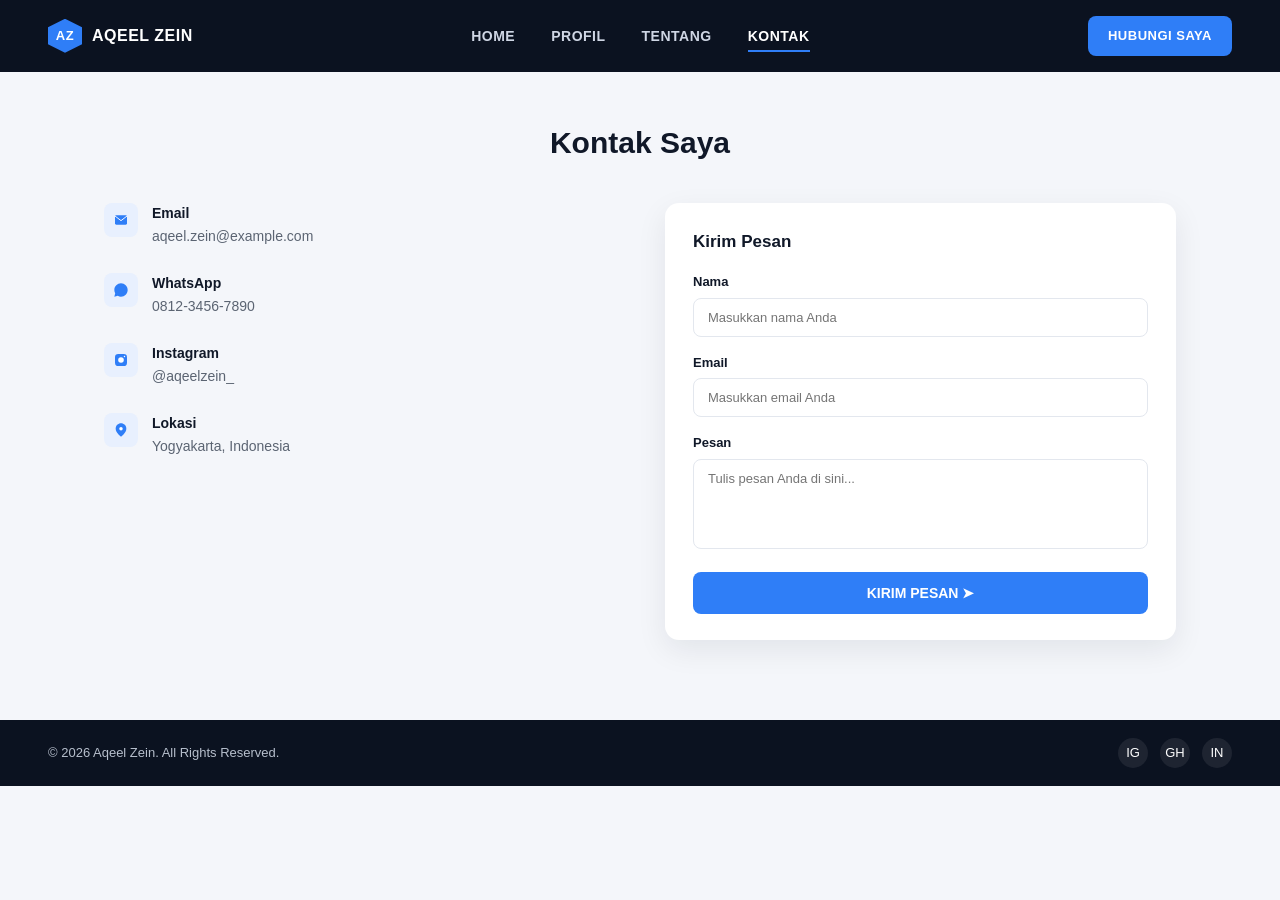
==== kontak.html @ 1a9abf2d "Add files via upload" ====
<!DOCTYPE html>
<html lang="id">
<head>
<meta charset="UTF-8">
<meta name="viewport" content="width=device-width, initial-scale=1.0">
<title>Kontak Saya | Aqeel Zein</title>
<link rel="stylesheet" href="style.css">
</head>
<body>

  <nav class="navbar">
    <a href="index.html" class="logo">
      <span class="logo-badge">AZ</span>
      AQEEL ZEIN
    </a>
    <ul class="nav-links">
      <li><a href="index.html">HOME</a></li>
      <li><a href="profil.html">PROFIL</a></li>
      <li><a href="tentang.html">TENTANG</a></li>
      <li><a href="kontak.html" class="active">KONTAK</a></li>
    </ul>
    <a href="kontak.html" class="btn-primary">HUBUNGI SAYA</a>
  </nav>

  <div class="page-header">
    <h1>Kontak Saya</h1>
  </div>

  <main class="page-wrap">
    <div class="contact-grid">

      <div class="contact-list">

        <div class="detail-item">
          <div class="detail-icon">
            <svg width="16" height="16" viewBox="0 0 24 24" fill="none"><rect x="3" y="5" width="18" height="14" rx="2" fill="#2f7ef7"/><path d="M3 6l9 7 9-7" stroke="white" stroke-width="1.4"/></svg>
          </div>
          <div>
            <h4>Email</h4>
            <p>aqeel.zein@example.com</p>
          </div>
        </div>

        <div class="detail-item">
          <div class="detail-icon">
            <svg width="16" height="16" viewBox="0 0 24 24" fill="none"><path d="M12 2C6.5 2 2 6.5 2 12c0 1.8.5 3.5 1.3 5L2 22l5.2-1.3c1.4.8 3.1 1.3 4.8 1.3 5.5 0 10-4.5 10-10S17.5 2 12 2z" fill="#2f7ef7"/></svg>
          </div>
          <div>
            <h4>WhatsApp</h4>
            <p>0812-3456-7890</p>
          </div>
        </div>

        <div class="detail-item">
          <div class="detail-icon">
            <svg width="16" height="16" viewBox="0 0 24 24" fill="none"><rect x="3" y="3" width="18" height="18" rx="5" fill="#2f7ef7"/><circle cx="12" cy="12" r="4.2" fill="white"/><circle cx="17.2" cy="6.8" r="1.1" fill="white"/></svg>
          </div>
          <div>
            <h4>Instagram</h4>
            <p>@aqeelzein_</p>
          </div>
        </div>

        <div class="detail-item">
          <div class="detail-icon">
            <svg width="16" height="16" viewBox="0 0 24 24" fill="none"><path d="M12 2C7.6 2 4 5.6 4 10c0 6 8 12 8 12s8-6 8-12c0-4.4-3.6-8-8-8z" fill="#2f7ef7"/><circle cx="12" cy="10" r="2.6" fill="white"/></svg>
          </div>
          <div>
            <h4>Lokasi</h4>
            <p>Yogyakarta, Indonesia</p>
          </div>
        </div>

      </div>

      <div class="contact-form">
        <h3>Kirim Pesan</h3>
        <form onsubmit="event.preventDefault(); alert('Pesan terkirim! (contoh tampilan, belum terhubung ke server)');">
          <div class="form-group">
            <label for="nama">Nama</label>
            <input type="text" id="nama" placeholder="Masukkan nama Anda" required>
          </div>
          <div class="form-group">
            <label for="email">Email</label>
            <input type="email" id="email" placeholder="Masukkan email Anda" required>
          </div>
          <div class="form-group">
            <label for="pesan">Pesan</label>
            <textarea id="pesan" placeholder="Tulis pesan Anda di sini..." required></textarea>
          </div>
          <button type="submit" class="btn-submit">KIRIM PESAN ➤</button>
        </form>
      </div>

    </div>
  </main>

  <footer>
    <p>© 2026 Aqeel Zein. All Rights Reserved.</p>
    <div class="footer-socials">
      <a href="#" aria-label="Instagram">IG</a>
      <a href="#" aria-label="GitHub">GH</a>
      <a href="#" aria-label="LinkedIn">IN</a>
    </div>
  </footer>

</body>
</html>
---- style.css ----
/* ============================================
   AQEEL ZEIN — Personal Website
   Shared Stylesheet
   ============================================ */

:root {
  --navy: #0b1220;
  --navy-dark: #060b14;
  --blue: #2f7ef7;
  --blue-dark: #1c63e0;
  --text-dark: #101828;
  --text-gray: #5b6472;
  --bg-light: #f4f6fa;
  --white: #ffffff;
  --border: #e3e7ee;
  --radius: 14px;
  --shadow: 0 10px 30px rgba(16, 24, 40, 0.08);
}

* {
  margin: 0;
  padding: 0;
  box-sizing: border-box;
}

body {
  font-family: "Segoe UI", "Poppins", Arial, sans-serif;
  color: var(--text-dark);
  background: var(--bg-light);
  line-height: 1.5;
}

a {
  text-decoration: none;
  color: inherit;
}

ul {
  list-style: none;
}

img {
  max-width: 100%;
  display: block;
}

/* ---------- NAVBAR ---------- */
.navbar {
  background: var(--navy);
  display: flex;
  align-items: center;
  justify-content: space-between;
  padding: 16px 48px;
  position: sticky;
  top: 0;
  z-index: 100;
}

.navbar .logo {
  display: flex;
  align-items: center;
  gap: 10px;
  color: var(--white);
  font-weight: 700;
  letter-spacing: 0.5px;
}

.navbar .logo .logo-badge {
  width: 34px;
  height: 34px;
  background: var(--blue);
  border-radius: 8px;
  display: flex;
  align-items: center;
  justify-content: center;
  font-size: 13px;
  font-weight: 800;
  color: var(--white);
  clip-path: polygon(50% 0%, 100% 25%, 100% 75%, 50% 100%, 0% 75%, 0% 25%);
}

.nav-links {
  display: flex;
  align-items: center;
  gap: 36px;
}

.nav-links li a {
  color: #cfd6e4;
  font-size: 14px;
  font-weight: 600;
  letter-spacing: 0.5px;
  padding-bottom: 6px;
  border-bottom: 2px solid transparent;
  transition: color 0.2s ease, border-color 0.2s ease;
}

.nav-links li a:hover,
.nav-links li a.active {
  color: var(--white);
  border-bottom-color: var(--blue);
}

.btn-primary {
  background: var(--blue);
  color: var(--white) !important;
  padding: 10px 20px;
  border-radius: 8px;
  font-size: 13px;
  font-weight: 700;
  letter-spacing: 0.5px;
  border: none;
  cursor: pointer;
  transition: background 0.2s ease;
}

.btn-primary:hover {
  background: var(--blue-dark);
}

/* ---------- HERO (HOME PAGE) ---------- */
.hero {
  position: relative;
  min-height: 620px;
  display: flex;
  align-items: center;
  background-color: var(--navy-dark);
  background-image: linear-gradient(
      to bottom,
      rgba(6, 11, 20, 0.55) 0%,
      rgba(6, 11, 20, 0.35) 45%,
      rgba(6, 11, 20, 0.85) 100%
    ),
    url("images/hero-background.jpg");
  background-size: cover;
  background-position: center;
  padding: 0 48px 140px;
}

.hero-content {
  max-width: 640px;
  color: var(--white);
}

.hero-content .eyebrow {
  font-size: 18px;
  margin-bottom: 6px;
}

.hero-content h1 {
  font-size: 46px;
  font-weight: 800;
  line-height: 1.2;
}

.hero-content h1 span {
  color: var(--blue);
}

.hero-divider {
  width: 70px;
  height: 4px;
  background: var(--blue);
  margin: 22px 0;
  border-radius: 2px;
}

.hero-content p {
  color: #dbe1ec;
  font-size: 16px;
  margin-bottom: 30px;
  max-width: 480px;
}

.btn-hero {
  display: inline-flex;
  align-items: center;
  gap: 10px;
  background: var(--blue);
  color: var(--white);
  padding: 14px 26px;
  border-radius: 8px;
  font-weight: 700;
  font-size: 14px;
  letter-spacing: 0.5px;
  transition: background 0.2s ease;
}

.btn-hero:hover {
  background: var(--blue-dark);
}

/* Feature cards overlapping hero bottom */
.feature-cards {
  max-width: 1120px;
  margin: -80px auto 60px;
  background: var(--white);
  border-radius: var(--radius);
  box-shadow: var(--shadow);
  display: grid;
  grid-template-columns: repeat(4, 1fr);
  padding: 36px 30px;
  gap: 24px;
  position: relative;
  z-index: 2;
}

.feature-card {
  display: flex;
  align-items: flex-start;
  gap: 14px;
}

.feature-icon {
  width: 46px;
  height: 46px;
  min-width: 46px;
  border-radius: 50%;
  background: var(--blue);
  display: flex;
  align-items: center;
  justify-content: center;
  color: var(--white);
}

.feature-card h3 {
  font-size: 16px;
  margin-bottom: 4px;
}

.feature-card p {
  font-size: 13px;
  color: var(--text-gray);
}

/* ---------- GENERIC PAGE HEADER (Profil / Tentang / Kontak) ---------- */
.page-header {
  text-align: center;
  padding: 48px 20px 8px;
}

.page-header h1 {
  font-size: 30px;
  font-weight: 800;
  color: var(--text-dark);
}

.page-wrap {
  max-width: 1120px;
  margin: 0 auto;
  padding: 30px 24px 80px;
}

/* ---------- PROFIL PAGE ---------- */
.profile-grid {
  display: grid;
  grid-template-columns: 300px 1fr;
  gap: 50px;
  align-items: start;
}

.profile-photo {
  width: 100%;
  aspect-ratio: 3 / 3.6;
  border-radius: var(--radius);
  overflow: hidden;
  background: #d9d9d9;
  box-shadow: var(--shadow);
}

.profile-photo img {
  width: 100%;
  height: 100%;
  object-fit: cover;
}

.profile-details {
  display: flex;
  flex-direction: column;
  gap: 26px;
}

.detail-item {
  display: flex;
  gap: 14px;
  align-items: flex-start;
}

.detail-icon {
  width: 34px;
  height: 34px;
  min-width: 34px;
  border-radius: 8px;
  background: #e8f0fe;
  color: var(--blue);
  display: flex;
  align-items: center;
  justify-content: center;
}

.detail-item h4 {
  font-size: 14px;
  color: var(--text-dark);
  margin-bottom: 2px;
}

.detail-item p {
  font-size: 14px;
  color: var(--text-gray);
}

/* ---------- TENTANG PAGE ---------- */
.about-grid {
  display: grid;
  grid-template-columns: 380px 1fr;
  gap: 50px;
  align-items: start;
}

.about-illustration {
  background: #eaf1fb;
  border-radius: var(--radius);
  min-height: 300px;
  display: flex;
  align-items: center;
  justify-content: center;
  padding: 20px;
}

.about-illustration img {
  max-width: 100%;
}

.about-text p {
  color: var(--text-gray);
  font-size: 14.5px;
  margin-bottom: 16px;
}

.about-text strong {
  color: var(--text-dark);
}

.goal-box {
  margin-top: 24px;
  background: #eaf1fb;
  border-radius: var(--radius);
  padding: 24px 28px;
  grid-column: 1 / -1;
}

.goal-box h4 {
  margin-bottom: 14px;
  font-size: 15px;
}

.goal-box ul li {
  font-size: 14px;
  color: var(--text-dark);
  margin-bottom: 8px;
}

.goal-box ul li::before {
  content: "✔ ";
  color: var(--blue);
  font-weight: 700;
}

/* ---------- KONTAK PAGE ---------- */
.contact-grid {
  display: grid;
  grid-template-columns: 1fr 1fr;
  gap: 50px;
  align-items: start;
}

.contact-list {
  display: flex;
  flex-direction: column;
  gap: 26px;
}

.contact-form {
  background: var(--white);
  border-radius: var(--radius);
  box-shadow: var(--shadow);
  padding: 26px 28px;
}

.contact-form h3 {
  margin-bottom: 18px;
  font-size: 17px;
}

.form-group {
  margin-bottom: 16px;
}

.form-group label {
  display: block;
  font-size: 13px;
  font-weight: 600;
  margin-bottom: 6px;
  color: var(--text-dark);
}

.form-group input,
.form-group textarea {
  width: 100%;
  padding: 11px 14px;
  border: 1px solid var(--border);
  border-radius: 8px;
  font-size: 13px;
  font-family: inherit;
  resize: none;
}

.form-group textarea {
  min-height: 90px;
}

.btn-submit {
  width: 100%;
  background: var(--blue);
  color: var(--white);
  border: none;
  padding: 13px;
  border-radius: 8px;
  font-weight: 700;
  font-size: 14px;
  cursor: pointer;
  transition: background 0.2s ease;
}

.btn-submit:hover {
  background: var(--blue-dark);
}

/* ---------- FOOTER ---------- */
footer {
  background: var(--navy);
  color: #b7bfcc;
  display: flex;
  align-items: center;
  justify-content: space-between;
  padding: 18px 48px;
  font-size: 13px;
}

.footer-socials {
  display: flex;
  gap: 12px;
}

.footer-socials a {
  width: 30px;
  height: 30px;
  border-radius: 50%;
  background: rgba(255, 255, 255, 0.08);
  display: flex;
  align-items: center;
  justify-content: center;
  color: var(--white);
  transition: background 0.2s ease;
}

.footer-socials a:hover {
  background: var(--blue);
}

/* ---------- RESPONSIVE ---------- */
@media (max-width: 900px) {
  .navbar {
    flex-wrap: wrap;
    gap: 14px;
    padding: 14px 20px;
  }
  .nav-links {
    gap: 18px;
    order: 3;
    flex-wrap: wrap;
  }
  .hero {
    padding: 0 20px 160px;
  }
  .hero-content h1 {
    font-size: 32px;
  }
  .feature-cards {
    grid-template-columns: 1fr 1fr;
    margin-top: -110px;
  }
  .profile-grid,
  .about-grid,
  .contact-grid {
    grid-template-columns: 1fr;
  }
  footer {
    flex-direction: column;
    gap: 10px;
    padding: 18px 20px;
  }
}

@media (max-width: 520px) {
  .feature-cards {
    grid-template-columns: 1fr;
  }
}

/* ==========================
   ABOUT PAGE
========================== */

.about-text h2{
    font-size:32px;
    color:#1f2937;
    margin-bottom:20px;
}

.about-text p{
    font-size:17px;
    line-height:1.9;
    color:#555;
    text-align:justify;
    margin-bottom:18px;
}

.goal-box{
    background:#ffffff;
    border-radius:15px;
    padding:30px;
    margin-top:30px;
    box-shadow:0 10px 30px rgba(0,0,0,.08);
}

.goal-box h3{
    color:#2f7ef7;
    margin-bottom:15px;
    font-size:24px;
}

.goal-box ul{
    padding-left:20px;
}

.goal-box li{
    margin-bottom:12px;
    color:#555;
    line-height:1.8;
}

.page-header p{
    color:#dbeafe;
    font-size:18px;
    margin-top:10px;
}
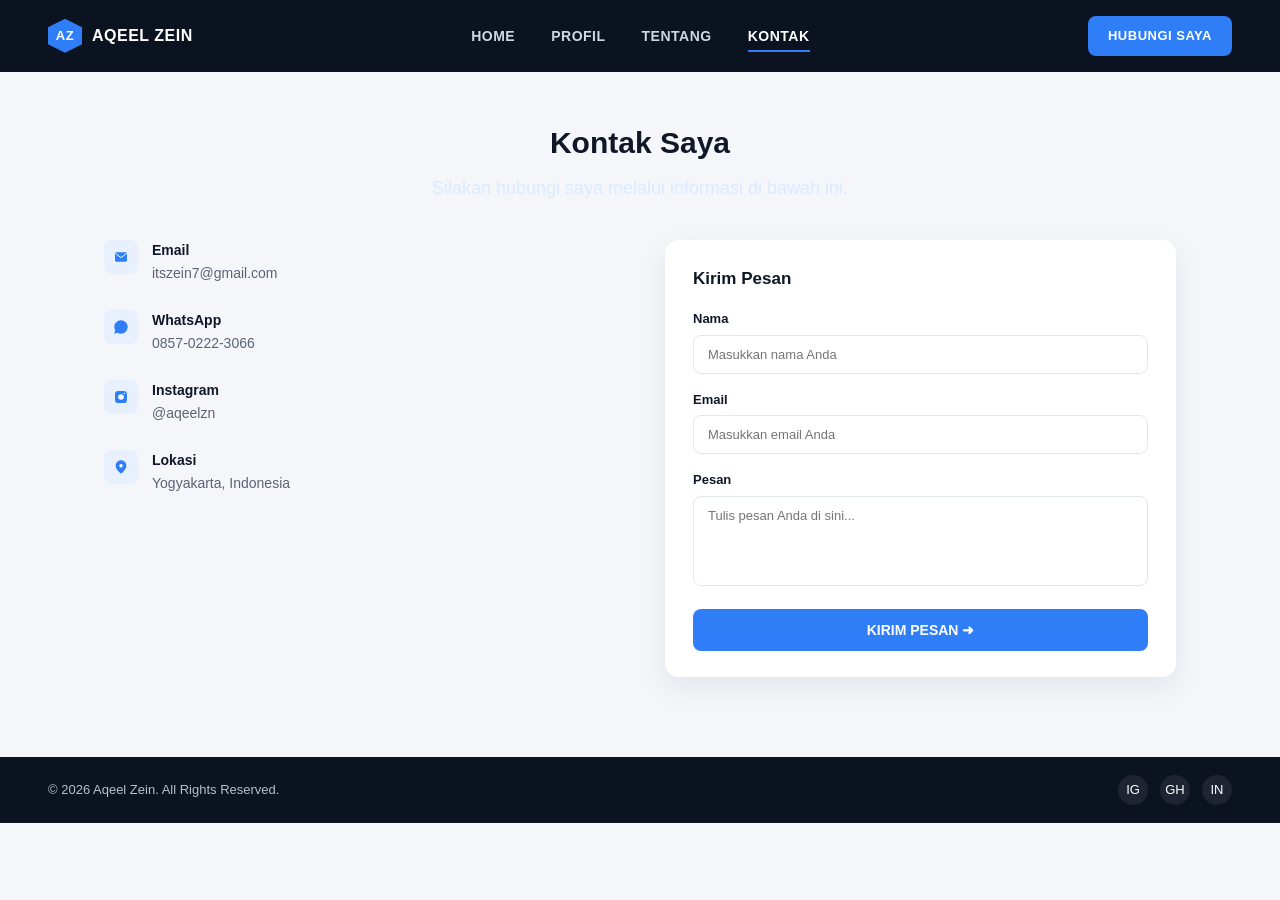
==== commit 6d357642: "kontak.html" ====
--- a/kontak.html
+++ b/kontak.html
@@ -1,108 +1,162 @@
 <!DOCTYPE html>
 <html lang="id">
 <head>
-<meta charset="UTF-8">
-<meta name="viewport" content="width=device-width, initial-scale=1.0">
-<title>Kontak Saya | Aqeel Zein</title>
-<link rel="stylesheet" href="style.css">
+    <meta charset="UTF-8">
+    <meta name="viewport" content="width=device-width, initial-scale=1.0">
+    <title>Kontak Saya | Aqeel Zein</title>
+    <link rel="stylesheet" href="style.css">
 </head>
 <body>
 
-  <nav class="navbar">
-    <a href="index.html" class="logo">
-      <span class="logo-badge">AZ</span>
-      AQEEL ZEIN
-    </a>
-    <ul class="nav-links">
-      <li><a href="index.html">HOME</a></li>
-      <li><a href="profil.html">PROFIL</a></li>
-      <li><a href="tentang.html">TENTANG</a></li>
-      <li><a href="kontak.html" class="active">KONTAK</a></li>
-    </ul>
-    <a href="kontak.html" class="btn-primary">HUBUNGI SAYA</a>
-  </nav>
+    <!-- NAVBAR -->
+    <nav class="navbar">
+        <a href="index.html" class="logo">
+            <span class="logo-badge">AZ</span>
+            AQEEL ZEIN
+        </a>
 
-  <div class="page-header">
-    <h1>Kontak Saya</h1>
-  </div>
+        <ul class="nav-links">
+            <li><a href="index.html">HOME</a></li>
+            <li><a href="profil.html">PROFIL</a></li>
+            <li><a href="tentang.html">TENTANG</a></li>
+            <li><a href="kontak.html" class="active">KONTAK</a></li>
+        </ul>
 
-  <main class="page-wrap">
-    <div class="contact-grid">
+        <a href="kontak.html" class="btn-primary">HUBUNGI SAYA</a>
+    </nav>
 
-      <div class="contact-list">
+    <!-- BACKGROUND HALAMAN -->
+    <div class="page-background">
 
-        <div class="detail-item">
-          <div class="detail-icon">
-            <svg width="16" height="16" viewBox="0 0 24 24" fill="none"><rect x="3" y="5" width="18" height="14" rx="2" fill="#2f7ef7"/><path d="M3 6l9 7 9-7" stroke="white" stroke-width="1.4"/></svg>
-          </div>
-          <div>
-            <h4>Email</h4>
-            <p>aqeel.zein@example.com</p>
-          </div>
+        <!-- HEADER -->
+        <div class="page-header">
+            <h1>Kontak Saya</h1>
+            <p>Silakan hubungi saya melalui informasi di bawah ini.</p>
         </div>
 
-        <div class="detail-item">
-          <div class="detail-icon">
-            <svg width="16" height="16" viewBox="0 0 24 24" fill="none"><path d="M12 2C6.5 2 2 6.5 2 12c0 1.8.5 3.5 1.3 5L2 22l5.2-1.3c1.4.8 3.1 1.3 4.8 1.3 5.5 0 10-4.5 10-10S17.5 2 12 2z" fill="#2f7ef7"/></svg>
-          </div>
-          <div>
-            <h4>WhatsApp</h4>
-            <p>0812-3456-7890</p>
-          </div>
-        </div>
+        <!-- CONTENT -->
+        <main class="page-wrap">
 
-        <div class="detail-item">
-          <div class="detail-icon">
-            <svg width="16" height="16" viewBox="0 0 24 24" fill="none"><rect x="3" y="3" width="18" height="18" rx="5" fill="#2f7ef7"/><circle cx="12" cy="12" r="4.2" fill="white"/><circle cx="17.2" cy="6.8" r="1.1" fill="white"/></svg>
-          </div>
-          <div>
-            <h4>Instagram</h4>
-            <p>@aqeelzein_</p>
-          </div>
-        </div>
+            <div class="contact-grid">
 
-        <div class="detail-item">
-          <div class="detail-icon">
-            <svg width="16" height="16" viewBox="0 0 24 24" fill="none"><path d="M12 2C7.6 2 4 5.6 4 10c0 6 8 12 8 12s8-6 8-12c0-4.4-3.6-8-8-8z" fill="#2f7ef7"/><circle cx="12" cy="10" r="2.6" fill="white"/></svg>
-          </div>
-          <div>
-            <h4>Lokasi</h4>
-            <p>Yogyakarta, Indonesia</p>
-          </div>
-        </div>
+                <!-- INFORMASI KONTAK -->
+                <div class="contact-list">
 
-      </div>
+                    <div class="detail-item">
+                        <div class="detail-icon">
+                            <svg width="16" height="16" viewBox="0 0 24 24" fill="none">
+                                <rect x="3" y="5" width="18" height="14" rx="2" fill="#2f7ef7"/>
+                                <path d="M3 6l9 7 9-7" stroke="white" stroke-width="1.4"/>
+                            </svg>
+                        </div>
 
-      <div class="contact-form">
-        <h3>Kirim Pesan</h3>
-        <form onsubmit="event.preventDefault(); alert('Pesan terkirim! (contoh tampilan, belum terhubung ke server)');">
-          <div class="form-group">
-            <label for="nama">Nama</label>
-            <input type="text" id="nama" placeholder="Masukkan nama Anda" required>
-          </div>
-          <div class="form-group">
-            <label for="email">Email</label>
-            <input type="email" id="email" placeholder="Masukkan email Anda" required>
-          </div>
-          <div class="form-group">
-            <label for="pesan">Pesan</label>
-            <textarea id="pesan" placeholder="Tulis pesan Anda di sini..." required></textarea>
-          </div>
-          <button type="submit" class="btn-submit">KIRIM PESAN ➤</button>
-        </form>
-      </div>
+                        <div>
+                            <h4>Email</h4>
+                            <p>itszein7@gmail.com</p>
+                        </div>
+                    </div>
+
+                    <div class="detail-item">
+                        <div class="detail-icon">
+                            <svg width="16" height="16" viewBox="0 0 24 24" fill="none">
+                                <path d="M12 2C6.5 2 2 6.5 2 12c0 1.8.5 3.5 1.3 5L2 22l5.2-1.3c1.4.8 3.1 1.3 4.8 1.3 5.5 0 10-4.5 10-10S17.5 2 12 2z" fill="#2f7ef7"/>
+                            </svg>
+                        </div>
+
+                        <div>
+                            <h4>WhatsApp</h4>
+                            <p>0857-0222-3066</p>
+                        </div>
+                    </div>
+
+                    <div class="detail-item">
+                        <div class="detail-icon">
+                            <svg width="16" height="16" viewBox="0 0 24 24" fill="none">
+                                <rect x="3" y="3" width="18" height="18" rx="5" fill="#2f7ef7"/>
+                                <circle cx="12" cy="12" r="4.2" fill="white"/>
+                                <circle cx="17.2" cy="6.8" r="1.1" fill="white"/>
+                            </svg>
+                        </div>
+
+                        <div>
+                            <h4>Instagram</h4>
+                            <p>@aqeelzn</p>
+                        </div>
+                    </div>
+
+                    <div class="detail-item">
+                        <div class="detail-icon">
+                            <svg width="16" height="16" viewBox="0 0 24 24" fill="none">
+                                <path d="M12 2C7.6 2 4 5.6 4 10c0 6 8 12 8 12s8-6 8-12c0-4.4-3.6-8-8-8z" fill="#2f7ef7"/>
+                                <circle cx="12" cy="10" r="2.6" fill="white"/>
+                            </svg>
+                        </div>
+
+                        <div>
+                            <h4>Lokasi</h4>
+                            <p>Yogyakarta, Indonesia</p>
+                        </div>
+                    </div>
+
+                </div>
+
+                <!-- FORM KONTAK -->
+                <div class="contact-form">
+
+                    <h3>Kirim Pesan</h3>
+
+                    <form onsubmit="event.preventDefault(); alert('Pesan berhasil dikirim!');">
+
+                        <div class="form-group">
+                            <label for="nama">Nama</label>
+                            <input
+                                type="text"
+                                id="nama"
+                                placeholder="Masukkan nama Anda"
+                                required>
+                        </div>
+
+                        <div class="form-group">
+                            <label for="email">Email</label>
+                            <input
+                                type="email"
+                                id="email"
+                                placeholder="Masukkan email Anda"
+                                required>
+                        </div>
+
+                        <div class="form-group">
+                            <label for="pesan">Pesan</label>
+                            <textarea
+                                id="pesan"
+                                placeholder="Tulis pesan Anda di sini..."
+                                required></textarea>
+                        </div>
+
+                        <button type="submit" class="btn-submit">
+                            KIRIM PESAN ➜
+                        </button>
+
+                    </form>
+
+                </div>
+
+            </div>
+
+        </main>
 
     </div>
-  </main>
 
-  <footer>
-    <p>© 2026 Aqeel Zein. All Rights Reserved.</p>
-    <div class="footer-socials">
-      <a href="#" aria-label="Instagram">IG</a>
-      <a href="#" aria-label="GitHub">GH</a>
-      <a href="#" aria-label="LinkedIn">IN</a>
-    </div>
-  </footer>
+    <!-- FOOTER -->
+    <footer>
+        <p>© 2026 Aqeel Zein. All Rights Reserved.</p>
+
+        <div class="footer-socials">
+            <a href="#" aria-label="Instagram">IG</a>
+            <a href="#" aria-label="GitHub">GH</a>
+            <a href="#" aria-label="LinkedIn">IN</a>
+        </div>
+    </footer>
 
 </body>
 </html>
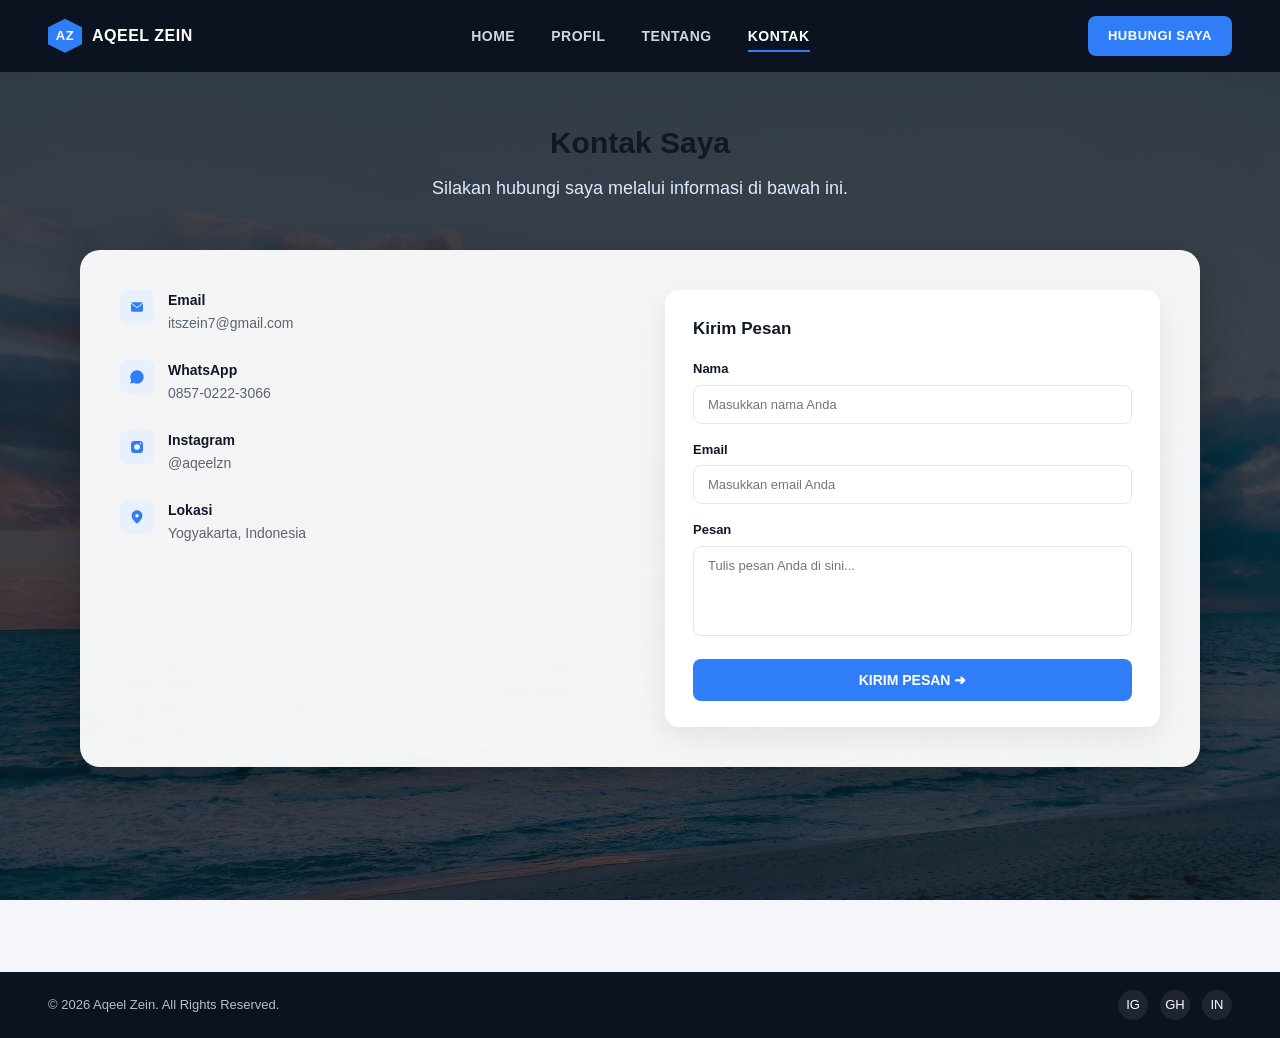
==== commit d25a31a3: "Add files via upload" ====
--- a/kontak.html
+++ b/kontak.html
@@ -159,4 +159,4 @@
     </footer>
 
 </body>
-</html>
+</html>
--- a/style.css
+++ b/style.css
@@ -131,7 +131,7 @@
       rgba(6, 11, 20, 0.35) 45%,
       rgba(6, 11, 20, 0.85) 100%
     ),
-    url("images/hero-background.jpg");
+    url("images/kesayangan.jpg.jpeg");
   background-size: cover;
   background-position: center;
   padding: 0 48px 140px;
@@ -436,6 +436,29 @@
   background: var(--blue-dark);
 }
 
+.page-background{
+    background-color: var(--navy-dark);
+    background-image:
+        linear-gradient(
+            rgba(6,11,20,.75),
+            rgba(6,11,20,.75)
+        ),
+        url("images/hero-background.jpg");
+    background-size: cover;
+    background-position: center;
+    background-attachment: fixed;
+    min-height: 100vh;
+}
+
+.page-wrap{
+    max-width:1120px;
+    margin:40px auto;
+    padding:40px;
+    background:rgba(255,255,255,.95);
+    border-radius:20px;
+    box-shadow:0 15px 40px rgba(0,0,0,.25);
+}
+
 /* ---------- FOOTER ---------- */
 footer {
   background: var(--navy);
